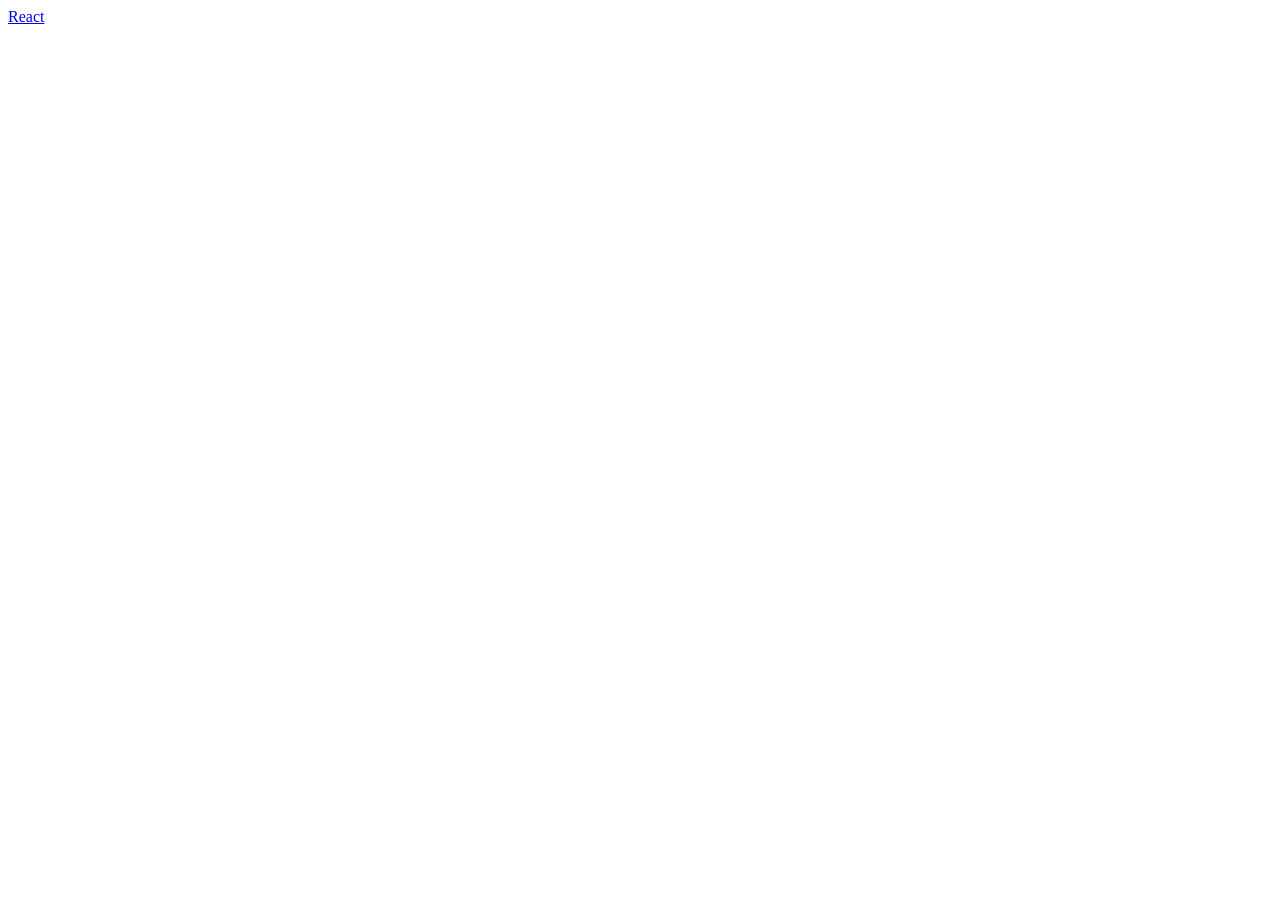
==== flexbox.html @ 4f9c1e34 "Inicializar archivos base y estructura de navegacion" ====
<!doctype html>
<html lang="es">
  <head>
    <meta charset="UTF-8" />
    <meta name="viewport" content="width=device-width, initial-scale=1.0" />
    <title>Document</title>
  </head>
  <body>
    <a href="index.html">React</a>
  </body>
</html>
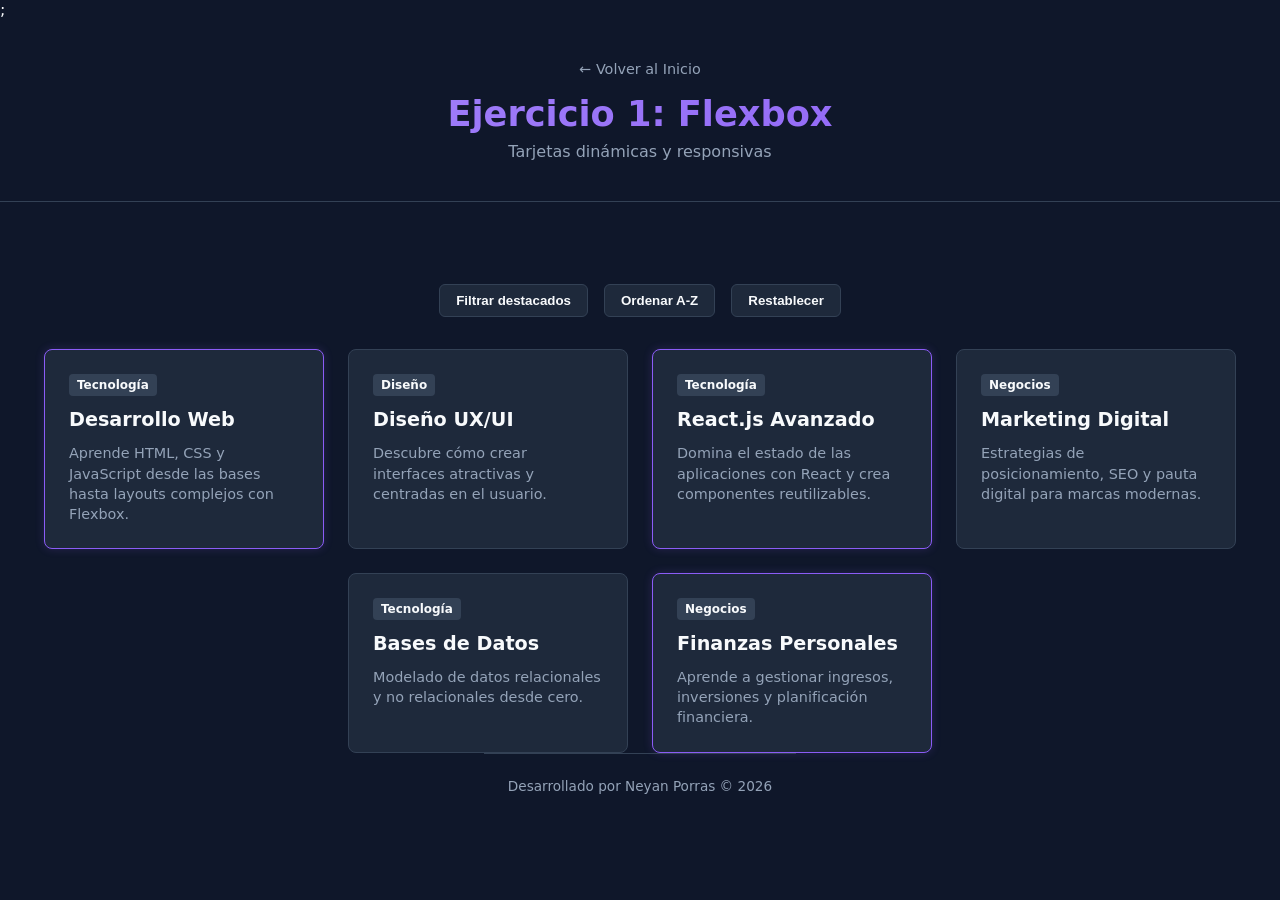
==== commit da70ac6b: "feat: estructura de flexbox.html y renderizado de tarjetas" ====
--- a/flexbox.html
+++ b/flexbox.html
@@ -3,9 +3,32 @@
   <head>
     <meta charset="UTF-8" />
     <meta name="viewport" content="width=device-width, initial-scale=1.0" />
+    ;
     <title>Document</title>
+    <link rel="stylesheet" href="style.css" />
   </head>
   <body>
-    <a href="index.html">React</a>
+    <header>
+      <a href="index.html" class="btn-back">&larr; Volver al Inicio</a>
+      <h1>Ejercicio 1: Flexbox</h1>
+      <p>Tarjetas dinámicas y responsivas</p>
+    </header>
+
+    <main>
+      <div class="controls-container">
+        <button id="btn-filter" class="btn-control">Filtrar destacados</button>
+        <button id="btn-sort" class="btn-control">Ordenar A-Z</button>
+        <button id="btn-reset" class="btn-control">Restablecer</button>
+      </div>
+
+      <!-- Contenedor donde se cargaran las tarjetas -->
+      <div id="flex-cards-container" class="flex-container"></div>
+
+      <footer>
+        <p>Desarrollado por Neyan Porras &copy; 2026</p>
+      </footer>
+
+      <script src="flexbox.js"></script>
+    </main>
   </body>
 </html>
--- a/style.css
+++ b/style.css
@@ -0,0 +1,212 @@
+/* Variables de CSS */
+:root {
+  --bg-main: #0f172a; /* Slate 900 */
+  --bg-card: #1e293b; /* Slate 800 */
+  --text-main: #f8fafc; /* Slate 50 */
+  --text-muted: #94a3b8; /* Slate 400 */
+  --primary: #8b5cf6; /* Violet 500 */
+  --primary-hover: #7c3aed; /* Violet 600 */
+  --border: #334155; /* Slate 700 */
+  --font: system-ui, -apple-system, sans-serif;
+}
+
+* {
+  box-sizing: border-box;
+  margin: 0;
+  padding: 0;
+}
+
+body {
+  background-color: var(--bg-main);
+  color: var(--text-main);
+  font-family: var(--font);
+  min-height: 100vh;
+  display: flex;
+  flex-direction: column;
+}
+
+/* Header */
+
+header {
+  text-align: center;
+  padding: 2.5rem 1rem;
+  border-bottom: 1px solid var(--border);
+}
+
+header h1 {
+  font-size: 2.2rem;
+  font-weight: 800;
+  margin-bottom: 0.5rem;
+  background: linear-gradient(135deg, #a78bfa, var(--primary));
+  background-clip: text;
+  color: transparent;
+}
+
+header p {
+  color: var(--text-muted);
+  font-size: 1rem;
+}
+
+/* Contenedor Principal con Flexbox */
+main {
+  flex: 1;
+  display: flex;
+  flex-direction: column;
+  align-items: center;
+  justify-content: center;
+  padding: 2rem 1rem;
+}
+
+.cards-container {
+  display: flex;
+  gap: 1.5rem;
+  flex-wrap: wrap;
+  justify-content: center;
+  width: 100%;
+  max-width: 1100px;
+  margin-top: 1rem;
+}
+
+/* Tarjeta individual */
+.card {
+  background-color: var(--bg-card);
+  border: 1px solid var(--border);
+  border-radius: 12px;
+  padding: 2rem;
+  width: 320px;
+  display: flex;
+  flex-direction: column;
+  justify-content: space-between;
+  transition:
+    transform 0.2s ease,
+    border-color 0.2s ease,
+    box-shadow 0.2s ease;
+}
+
+.card:hover {
+  transform: translateY(-4px);
+  border-color: var(--primary);
+  box-shadow: 0 10px 20px rgba(139, 92, 246, 0.1);
+}
+
+.card h2 {
+  font-size: 1.4rem;
+  margin-bottom: 0.75rem;
+}
+
+.card p {
+  color: var(--text-muted);
+  font-size: 0.95rem;
+  line-height: 1.5;
+  margin-bottom: 1.5rem;
+  flex-grow: 1; /* Hace que el texto use el espacio disponible */
+}
+
+/* Botón / Link */
+.btn {
+  display: inline-block;
+  text-align: center;
+  background-color: var(--primary);
+  color: var(--text-main);
+  text-decoration: none;
+  padding: 0.75rem 1.5rem;
+  border-radius: 8px;
+  font-weight: 600;
+  font-size: 0.9rem;
+  transition: background-color 0.2s ease;
+}
+
+.btn:hover {
+  background-color: var(--primary-hover);
+}
+
+/* Footer */
+footer {
+  text-align: center;
+  padding: 1.5rem;
+  color: var(--text-muted);
+  font-size: 0.85rem;
+  border-top: 1px solid var(--border);
+}
+
+.btn-back {
+  display: inline-block;
+  color: var(--text-muted);
+  text-decoration: none;
+  font-size: 0.9rem;
+  margin-bottom: 1rem;
+  transition: color 0.2s ease;
+}
+
+.btn-back:hover {
+  color: var(--primary);
+}
+
+/* Controles de tarjetas */
+.controls-container {
+  display: flex;
+  gap: 1rem;
+  margin-bottom: 2rem;
+  justify-content: center;
+  flex-wrap: wrap;
+}
+.btn-control {
+  background-color: var(--bg-card);
+  color: var(--text-main);
+  border: 1px solid var(--border);
+  padding: 0.5rem 1rem;
+  border-radius: 6px;
+  cursor: pointer;
+  font-weight: 600;
+  transition: all 0.2s ease;
+}
+.btn-control:hover {
+  border-color: var(--primary);
+  color: var(--primary);
+}
+
+/* Contenedor principal del ejercicio 1 */
+.flex-container {
+  display: flex;
+  flex-direction: row; /* Eje principal horizontal */
+  flex-wrap: wrap; /* Si no entran, bajan */
+  justify-content: center; /* Alineados al centro */
+  align-items: stretch; /* Estira las tarjetas para que tengan el mismo alto */
+  gap: 1.5rem; /* Separación entre tarjetas */
+  width: 100%;
+  max-width: 1200px;
+}
+
+/* Tarjetas dinámicas */
+.dynamic-card {
+  background-color: var(--bg-card);
+  border: 1px solid var(--border);
+  border-radius: 8px;
+  padding: 1.5rem;
+  width: 280px;
+  display: flex;
+  flex-direction: column;
+  gap: 0.75rem;
+  transition: transform 0.2s ease;
+}
+.dynamic-card.highlight {
+  border-color: var(--primary);
+  box-shadow: 0 0 10px rgba(139, 92, 246, 0.2);
+}
+.dynamic-card h3 {
+  font-size: 1.2rem;
+}
+.dynamic-card .badge {
+  background-color: var(--border);
+  color: var(--text-main);
+  padding: 0.25rem 0.5rem;
+  border-radius: 4px;
+  font-size: 0.75rem;
+  font-weight: 600;
+  align-self: flex-start; /* Hace que el badge ocupe solo su contenido */
+}
+.dynamic-card p {
+  color: var(--text-muted);
+  font-size: 0.9rem;
+  line-height: 1.4;
+}
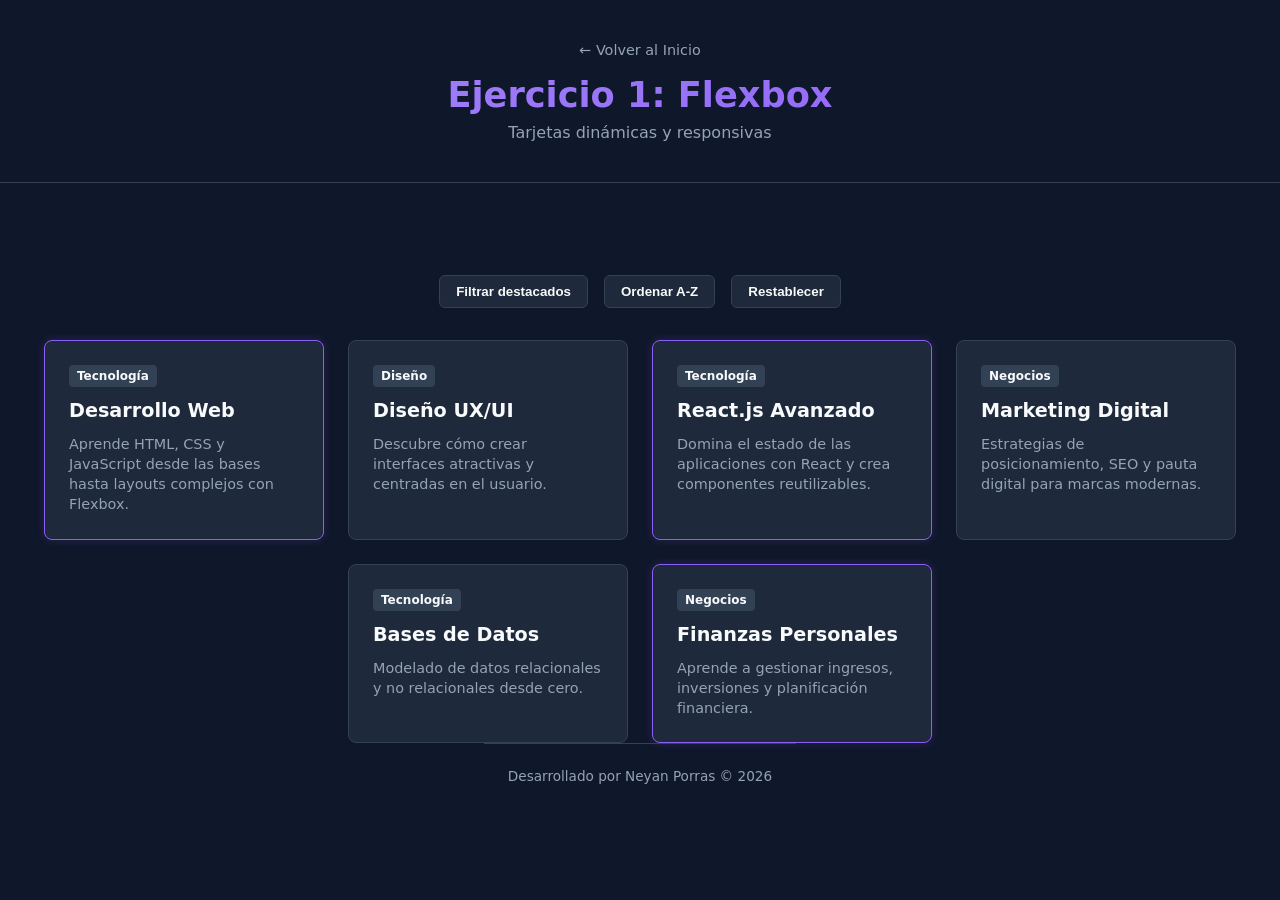
==== commit 81db4164: "feat: logica de ordenamiento y filtrado en flexbox.html" ====
--- a/flexbox.html
+++ b/flexbox.html
@@ -3,8 +3,8 @@
   <head>
     <meta charset="UTF-8" />
     <meta name="viewport" content="width=device-width, initial-scale=1.0" />
-    ;
-    <title>Document</title>
+
+    <title>Ejercicio 1 - Flexbox</title>
     <link rel="stylesheet" href="style.css" />
   </head>
   <body>
